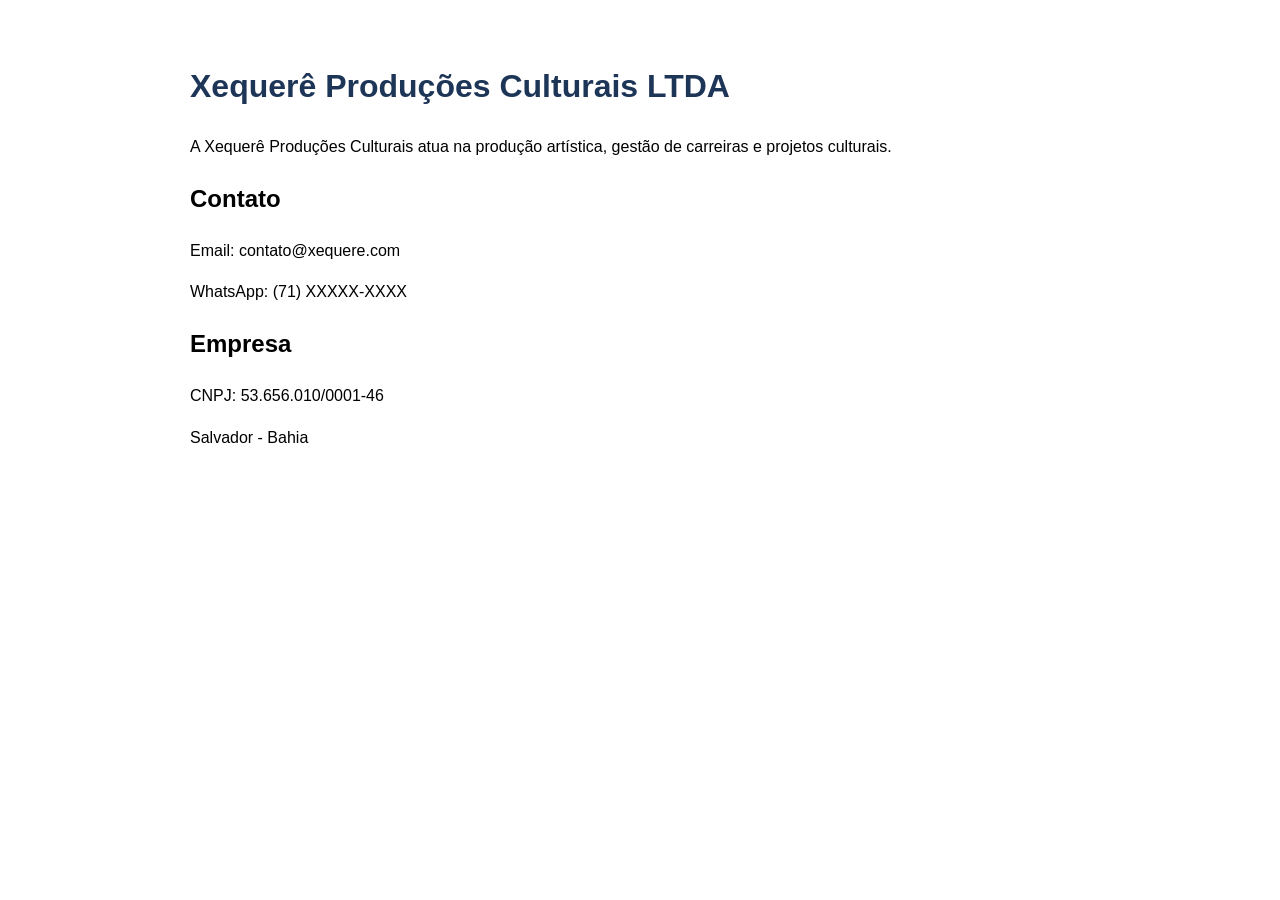
==== index.html @ 57176f8b "Create index.html for Xequerê Produções Culturais Initial HTML structure for Xequerê Produções Cultu" ====
<!DOCTYPE html>
<html lang="pt-br">
<head>
<meta charset="UTF-8">
<title>Xequerê Produções Culturais</title>

<style>

body{
    font-family:Arial;
    max-width:900px;
    margin:auto;
    padding:40px;
    line-height:1.6;
}

h1{
    color:#1d3557;
}

</style>

</head>

<body>

<h1>Xequerê Produções Culturais LTDA</h1>

<p>
A Xequerê Produções Culturais atua na produção artística,
gestão de carreiras e projetos culturais.
</p>

<h2>Contato</h2>

<p>

Email:
contato@xequere.com

</p>

<p>

WhatsApp:
(71) XXXXX-XXXX

</p>

<h2>Empresa</h2>

<p>

CNPJ:
53.656.010/0001-46

</p>

<p>

Salvador - Bahia

</p>

</body>
</html>
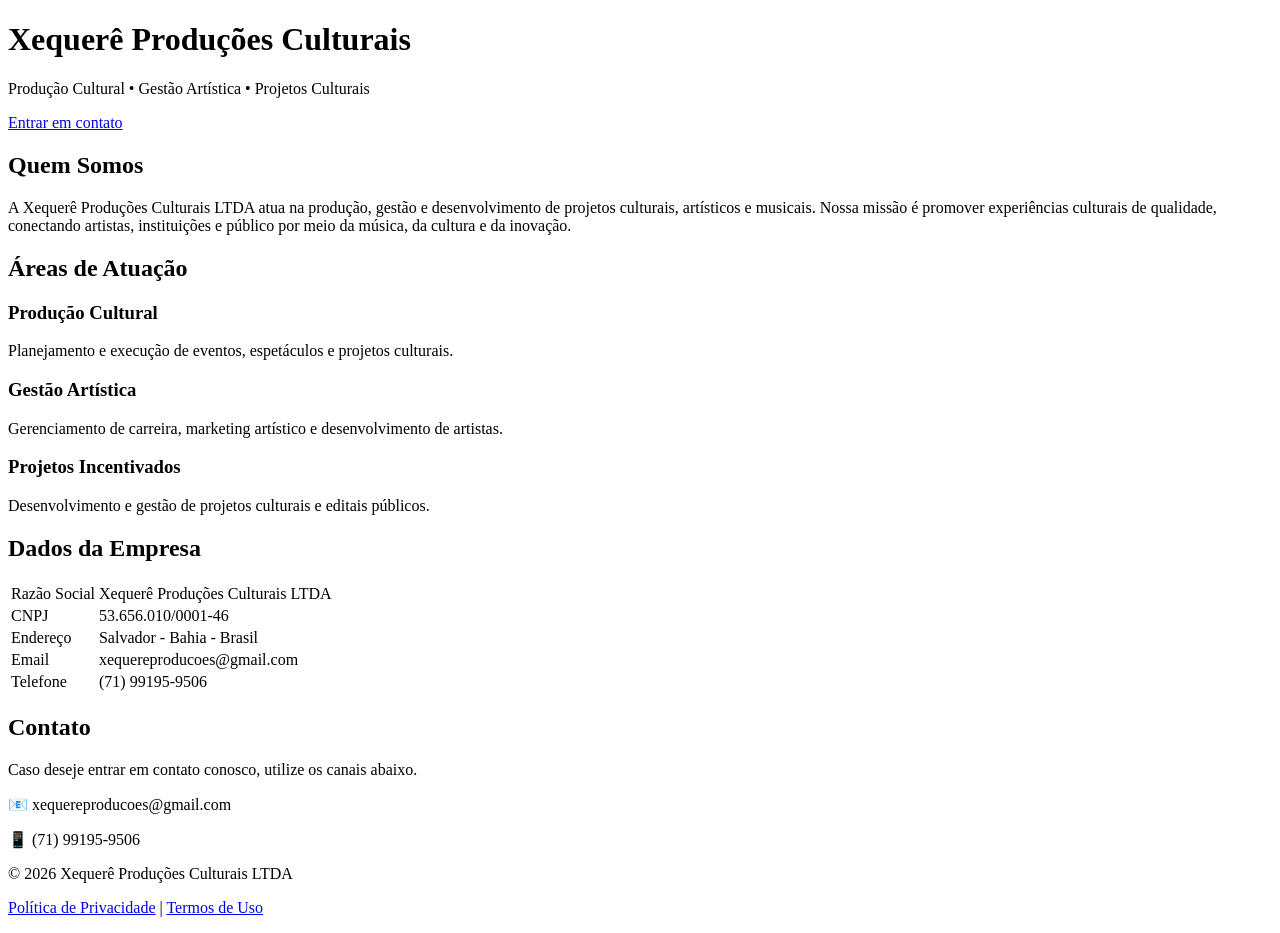
==== commit 2e4eb537: "Refactor index.html with updated content and layout Updated company information and improved HTML st" ====
--- a/index.html
+++ b/index.html
@@ -1,66 +1,210 @@
 <!DOCTYPE html>
-<html lang="pt-br">
+<html lang="pt-BR">
+
 <head>
+
 <meta charset="UTF-8">
+<meta name="viewport" content="width=device-width, initial-scale=1">
+
 <title>Xequerê Produções Culturais</title>
 
-<style>
-
-body{
-    font-family:Arial;
-    max-width:900px;
-    margin:auto;
-    padding:40px;
-    line-height:1.6;
-}
-
-h1{
-    color:#1d3557;
-}
-
-</style>
+<meta name="description"
+content="Empresa especializada em produção cultural, gestão artística, produção de eventos e desenvolvimento de projetos culturais.">
+
+<link rel="stylesheet" href="style.css">
 
 </head>
 
 <body>
 
-<h1>Xequerê Produções Culturais LTDA</h1>
-
-<p>
-A Xequerê Produções Culturais atua na produção artística,
-gestão de carreiras e projetos culturais.
-</p>
+<header>
+
+<div class="container">
+
+<h1>Xequerê Produções Culturais</h1>
+
+<p class="subtitle">
+Produção Cultural • Gestão Artística • Projetos Culturais
+</p>
+
+<a class="button"
+href="#contato">
+Entrar em contato
+</a>
+
+</div>
+
+</header>
+
+<section>
+
+<div class="container">
+
+<h2>Quem Somos</h2>
+
+<p>
+
+A Xequerê Produções Culturais LTDA atua na produção,
+gestão e desenvolvimento de projetos culturais,
+artísticos e musicais.
+
+Nossa missão é promover experiências culturais de qualidade,
+conectando artistas, instituições e público por meio
+da música, da cultura e da inovação.
+
+</p>
+
+</div>
+
+</section>
+
+<section class="light">
+
+<div class="container">
+
+<h2>Áreas de Atuação</h2>
+
+<div class="cards">
+
+<div class="card">
+
+<h3>Produção Cultural</h3>
+
+<p>
+
+Planejamento e execução de eventos,
+espetáculos e projetos culturais.
+
+</p>
+
+</div>
+
+<div class="card">
+
+<h3>Gestão Artística</h3>
+
+<p>
+
+Gerenciamento de carreira,
+marketing artístico
+e desenvolvimento de artistas.
+
+</p>
+
+</div>
+
+<div class="card">
+
+<h3>Projetos Incentivados</h3>
+
+<p>
+
+Desenvolvimento e gestão
+de projetos culturais
+e editais públicos.
+
+</p>
+
+</div>
+
+</div>
+
+</div>
+
+</section>
+
+<section>
+
+<div class="container">
+
+<h2>Dados da Empresa</h2>
+
+<table>
+
+<tr>
+<td>Razão Social</td>
+<td>Xequerê Produções Culturais LTDA</td>
+</tr>
+
+<tr>
+<td>CNPJ</td>
+<td>53.656.010/0001-46</td>
+</tr>
+
+<tr>
+<td>Endereço</td>
+<td>Salvador - Bahia - Brasil</td>
+</tr>
+
+<tr>
+<td>Email</td>
+<td>xequereproducoes@gmail.com</td>
+</tr>
+
+<tr>
+<td>Telefone</td>
+<td>(71) 99195-9506</td>
+</tr>
+
+</table>
+
+</div>
+
+</section>
+
+<section id="contato" class="light">
+
+<div class="container">
 
 <h2>Contato</h2>
 
 <p>
 
-Email:
-contato@xequere.com
-
-</p>
-
-<p>
-
-WhatsApp:
-(71) XXXXX-XXXX
-
-</p>
-
-<h2>Empresa</h2>
-
-<p>
-
-CNPJ:
-53.656.010/0001-46
-
-</p>
-
-<p>
-
-Salvador - Bahia
-
-</p>
+Caso deseje entrar em contato conosco,
+utilize os canais abaixo.
+
+</p>
+
+<p>
+
+📧 xequereproducoes@gmail.com
+
+</p>
+
+<p>
+
+📱 (71) 99195-9506
+
+</p>
+
+</div>
+
+</section>
+
+<footer>
+
+<div class="container">
+
+<p>
+
+© 2026 Xequerê Produções Culturais LTDA
+
+</p>
+
+<p>
+
+<a href="privacy.html">Política de Privacidade</a>
+
+|
+
+<a href="terms.html">Termos de Uso</a>
+
+</p>
+
+</div>
+
+</footer>
 
 </body>
+
 </html>
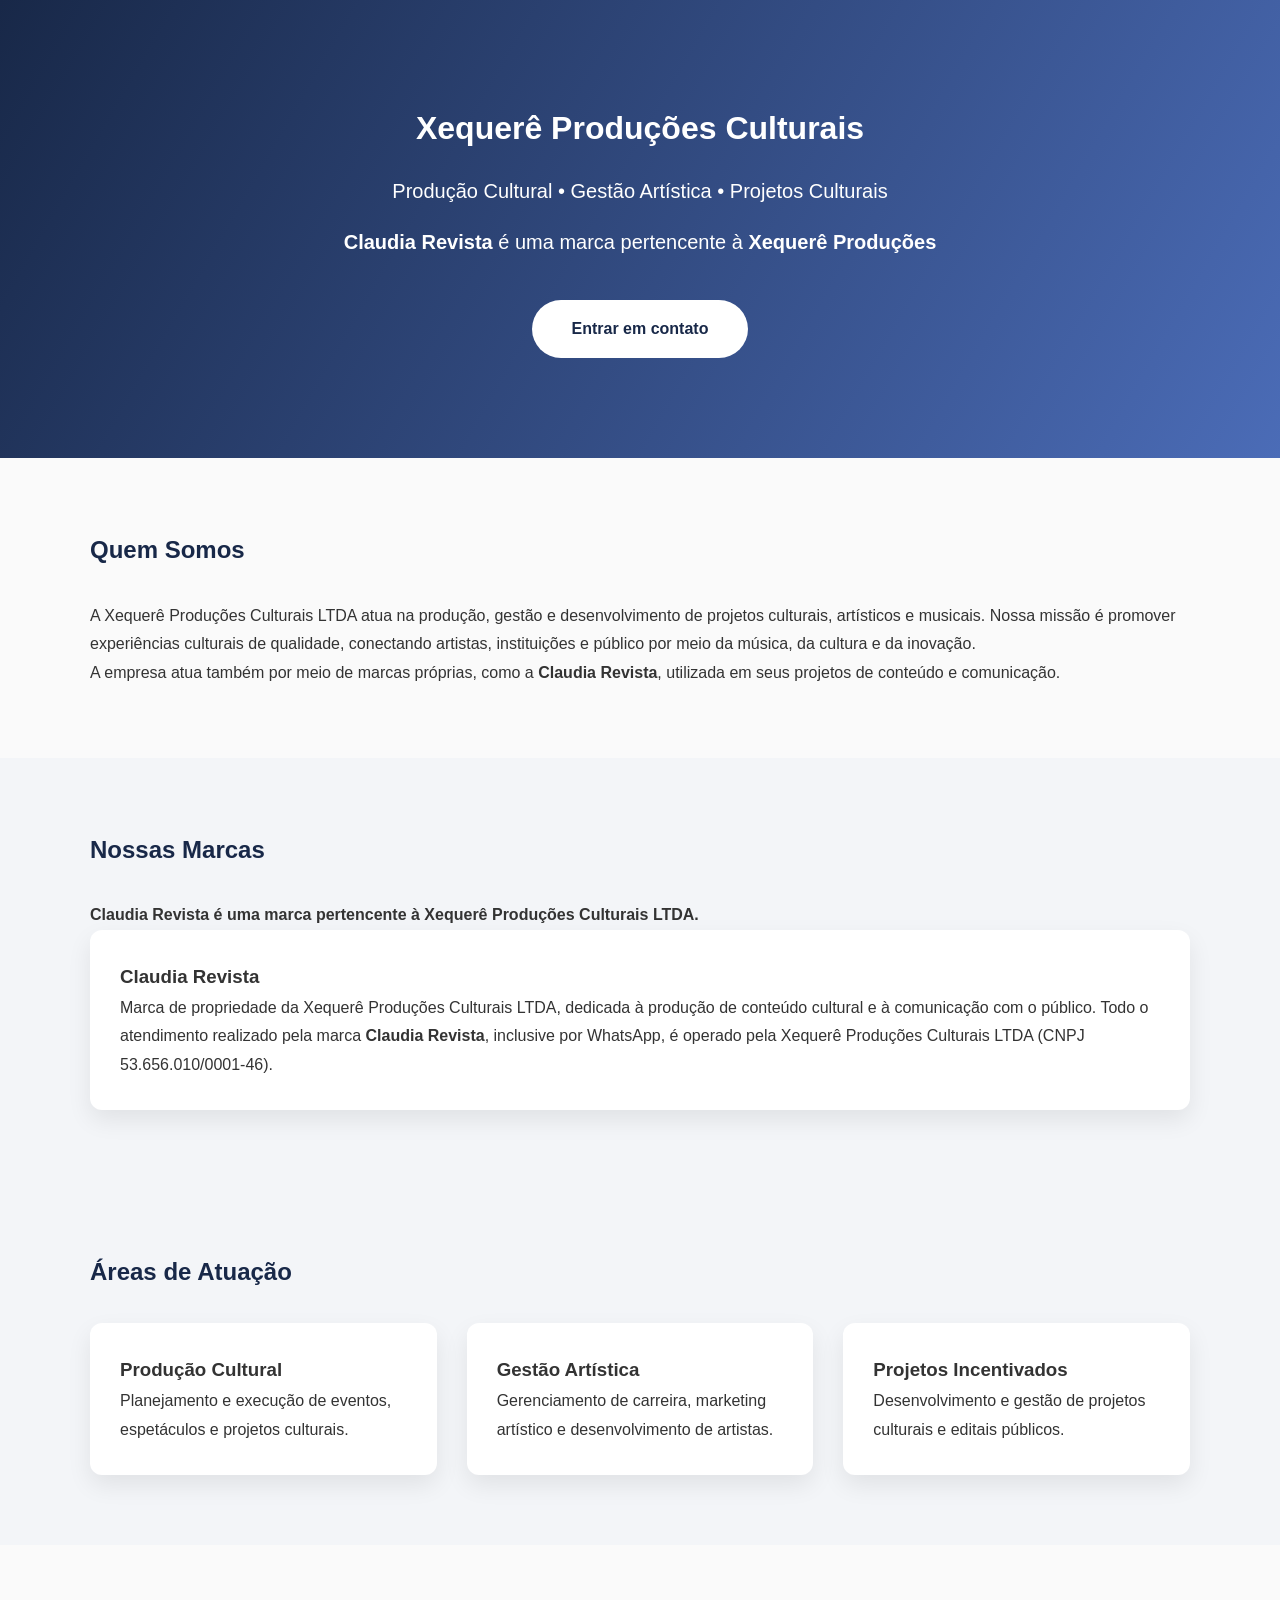
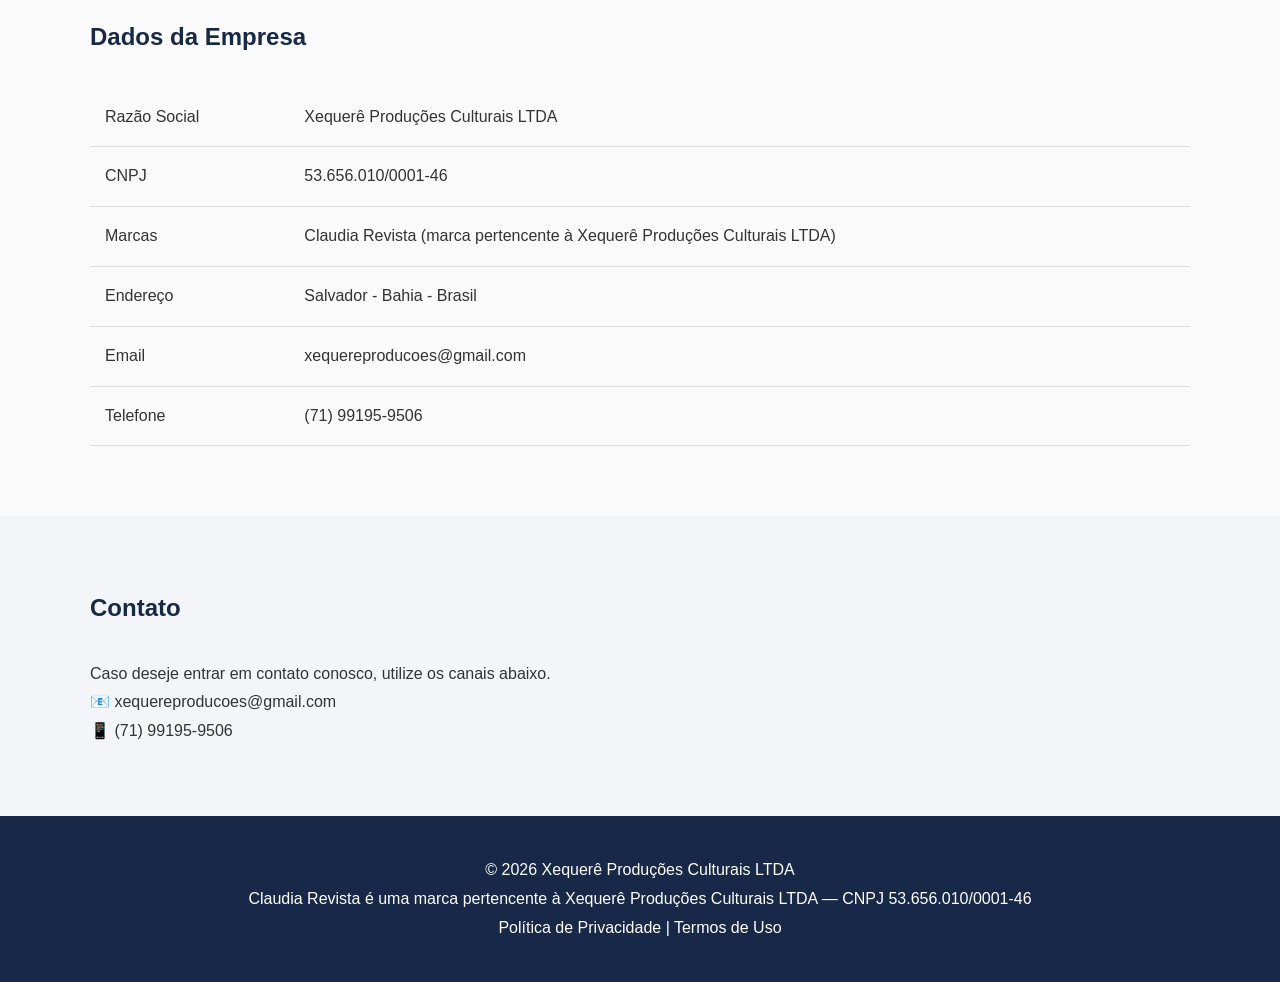
==== commit 49ef7484: "ajustes" ====
--- a/index.html
+++ b/index.html
@@ -9,7 +9,7 @@
 <title>Xequerê Produções Culturais</title>
 
 <meta name="description"
-content="Empresa especializada em produção cultural, gestão artística, produção de eventos e desenvolvimento de projetos culturais.">
+content="Xequerê Produções Culturais LTDA — produção cultural, gestão artística, produção de eventos e projetos culturais. Claudia Revista é uma marca pertencente à Xequerê Produções.">
 
 <link rel="stylesheet" href="style.css">
 
@@ -25,6 +25,11 @@
 
 <p class="subtitle">
 Produção Cultural • Gestão Artística • Projetos Culturais
+</p>
+
+<p class="subtitle brand-note">
+<strong>Claudia Revista</strong> é uma marca pertencente à
+<strong>Xequerê Produções</strong>
 </p>
 
 <a class="button"
@@ -54,6 +59,54 @@
 
 </p>
 
+<p>
+
+A empresa atua também por meio de marcas próprias,
+como a <strong>Claudia Revista</strong>, utilizada em
+seus projetos de conteúdo e comunicação.
+
+</p>
+
+</div>
+
+</section>
+
+<section class="light" id="marcas">
+
+<div class="container">
+
+<h2>Nossas Marcas</h2>
+
+<p>
+
+<strong>Claudia Revista é uma marca pertencente à
+Xequerê Produções Culturais LTDA.</strong>
+
+</p>
+
+<div class="cards">
+
+<div class="card">
+
+<h3>Claudia Revista</h3>
+
+<p>
+
+Marca de propriedade da Xequerê Produções Culturais LTDA,
+dedicada à produção de conteúdo cultural e à comunicação
+com o público.
+
+Todo o atendimento realizado pela marca
+<strong>Claudia Revista</strong>, inclusive por WhatsApp,
+é operado pela Xequerê Produções Culturais LTDA
+(CNPJ 53.656.010/0001-46).
+
+</p>
+
+</div>
+
+</div>
+
 </div>
 
 </section>
@@ -132,6 +185,11 @@
 </tr>
 
 <tr>
+<td>Marcas</td>
+<td>Claudia Revista (marca pertencente à Xequerê Produções Culturais LTDA)</td>
+</tr>
+
+<tr>
 <td>Endereço</td>
 <td>Salvador - Bahia - Brasil</td>
 </tr>
@@ -193,6 +251,13 @@
 
 <p>
 
+Claudia Revista é uma marca pertencente à
+Xequerê Produções Culturais LTDA — CNPJ 53.656.010/0001-46
+
+</p>
+
+<p>
+
 <a href="privacy.html">Política de Privacidade</a>
 
 |
--- a/style.css
+++ b/style.css
@@ -0,0 +1,141 @@
+*{
+
+margin:0;
+padding:0;
+box-sizing:border-box;
+
+}
+
+body{
+
+font-family:Arial,Helvetica,sans-serif;
+line-height:1.8;
+color:#333;
+background:#fafafa;
+
+}
+
+.container{
+
+width:90%;
+max-width:1100px;
+margin:auto;
+
+}
+
+header{
+
+background:linear-gradient(120deg,#182848,#4b6cb7);
+color:white;
+padding:100px 0;
+text-align:center;
+
+}
+
+.subtitle{
+
+margin-top:15px;
+font-size:20px;
+
+}
+
+.button{
+
+display:inline-block;
+margin-top:40px;
+padding:15px 40px;
+background:white;
+color:#182848;
+text-decoration:none;
+font-weight:bold;
+border-radius:40px;
+
+}
+
+section{
+
+padding:70px 0;
+
+}
+
+.light{
+
+background:#f3f5f8;
+
+}
+
+h2{
+
+margin-bottom:30px;
+color:#182848;
+
+}
+
+.cards{
+
+display:grid;
+grid-template-columns:repeat(auto-fit,minmax(260px,1fr));
+gap:30px;
+
+}
+
+.card{
+
+background:white;
+padding:30px;
+border-radius:12px;
+box-shadow:0 10px 25px rgba(0,0,0,.08);
+
+}
+
+table{
+
+width:100%;
+border-collapse:collapse;
+
+}
+
+td{
+
+padding:15px;
+border-bottom:1px solid #ddd;
+
+}
+
+footer{
+
+background:#182848;
+color:white;
+text-align:center;
+padding:40px 0;
+
+}
+
+footer a{
+
+color:white;
+text-decoration:none;
+
+}
+
+@media(max-width:700px){
+
+header{
+
+padding:60px 20px;
+
+}
+
+h1{
+
+font-size:34px;
+
+}
+
+.subtitle{
+
+font-size:18px;
+
+}
+
+}
